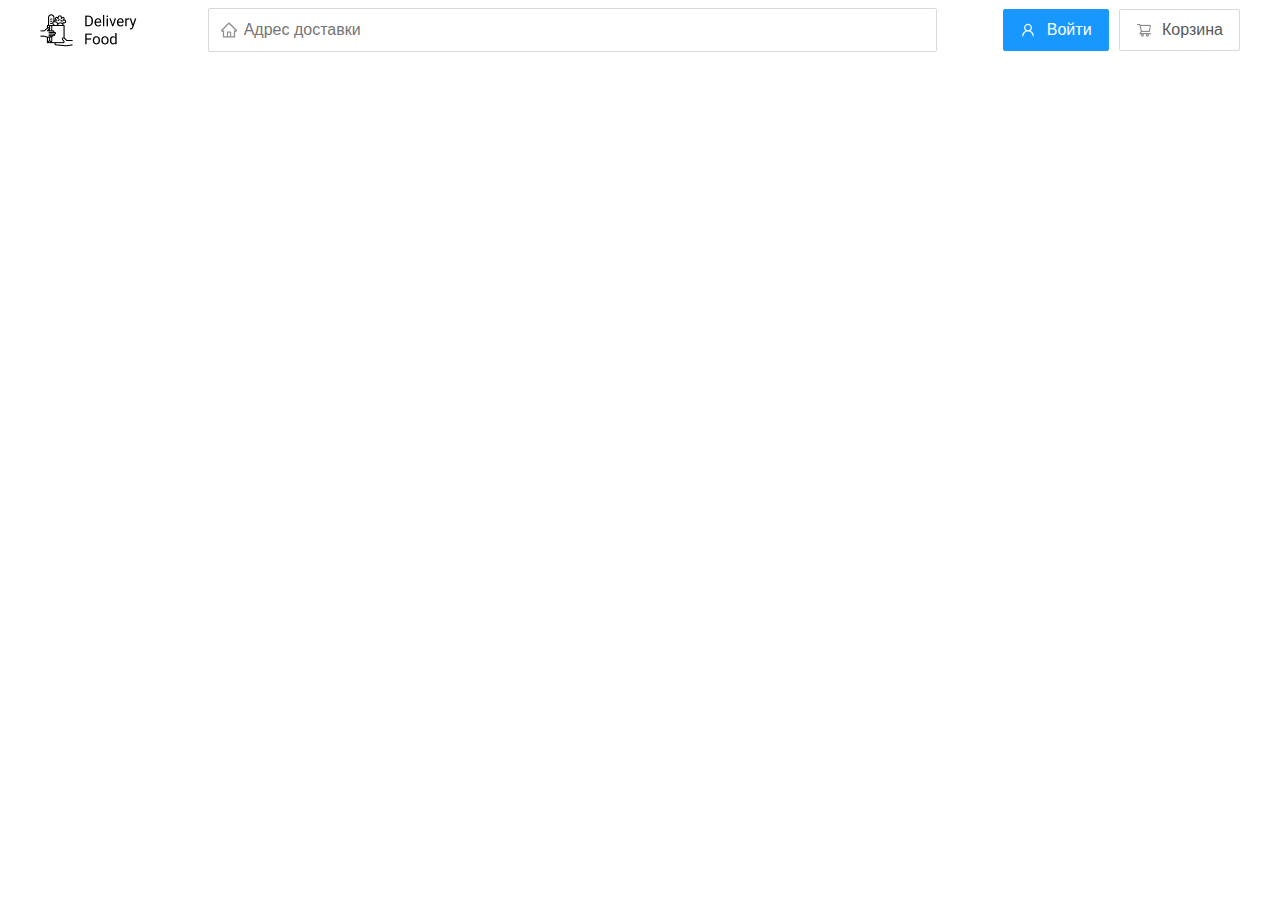
==== index.html @ ac1dfa42 "first commit" ====
<!DOCTYPE html>
<html lang="en">
<head>
    <meta charset="UTF-8">
    <meta name="viewport" content="width=device-width, initial-scale=1.0">
    <meta http-equiv="X-UA-Compatible" content="ie=edge">
    <link rel="stylesheet" href="css/style.css" />
    <title>Document</title>
</head>
<body>
    <div class="container">
        <header class="header">
         <img src="image/logo.png" alt="logo" class="logo">
         <input type="text" class="input search-input" placeholder="Адрес доставки" /> 
         <div class="buttons">
         <button class="button button-primary">
           <img src="image/icon container.svg" alt="user" class="button-icon" />     
            <span class="button-text">Войти</span>
         </button>
            <button class="button">
                <img src="image/korzina.png" alt="shopping cart" class="button-icon">
                <span class="button-text">Корзина</span>
            </button>
            </div>
        </header> 
    </div>
</body>
</html>
---- css/style.css ----
.container{
    max-width: 1200px;
    margin: auto;
}

.header{
    display: flex;
    align-items: center;
    justify-content: space-between;
}
.search-input{
    background: #ffffff;
    border: 1px solid #d9d9d9;
    border-radius: 2px;
    height: 40px;
    width: 690px;
    font-size: 16px;
    line-height: 24px;
    background-image: url(../image/home.png);
    background-repeat: no-repeat;
    background-position: left 11px center;
    padding-left: 35px;
   
}

.buttons{
    display: flex;
    align-items: center;
}
.button{
    padding: 8px 16px;
    background: #ffffff;
    border: 1px solid #d9d9d9;
    box-shadow: 0px 0px 2px rgba(0,0,0,0.0015);
    border-radius: 2px;
    color: #595959;
    font-size: 16px;
    line-height: 24px;
}

.button-primary{
background: #1898ff;
border: 1px solid #1898ff;
color: #fff;
margin-right: 10px;
}

.button-icon{
    margin-right: 6px;
    vertical-align: middle;
}
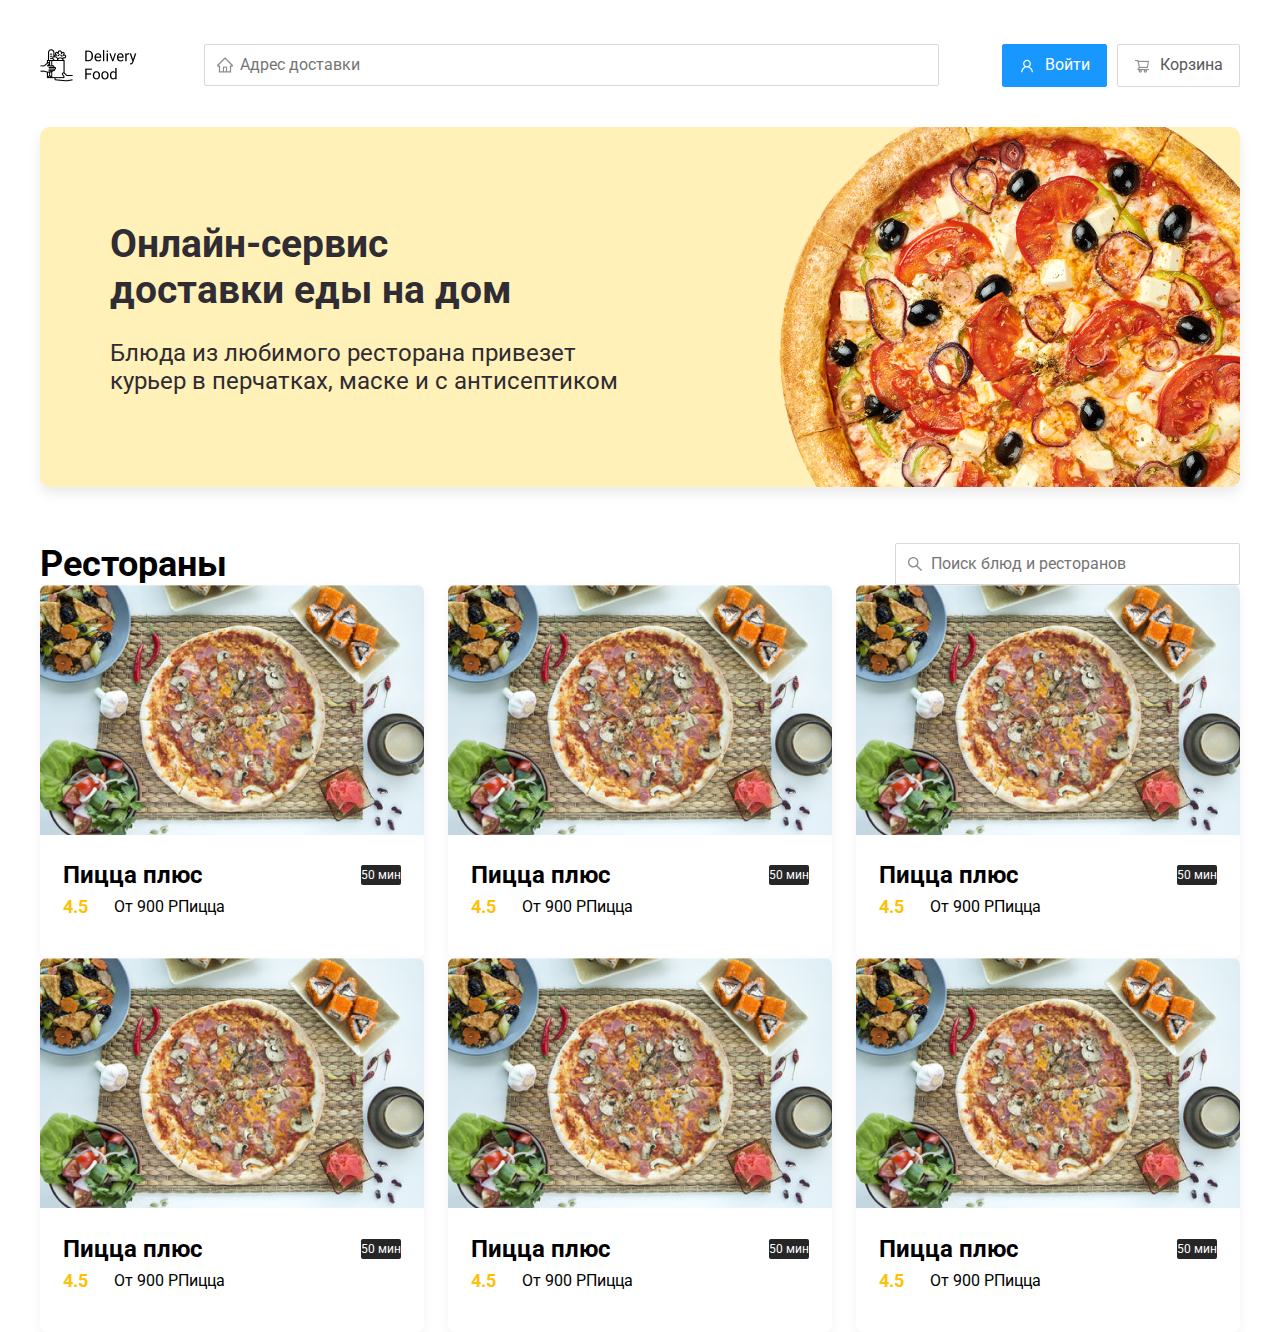
==== commit 23779a11: "part 2" ====
--- a/index.html
+++ b/index.html
@@ -5,13 +5,15 @@
     <meta name="viewport" content="width=device-width, initial-scale=1.0">
     <meta http-equiv="X-UA-Compatible" content="ie=edge">
     <link rel="stylesheet" href="css/style.css" />
+    <link rel="stylesheet" href="css/normalize.css" />
     <title>Document</title>
+    <link href="https://fonts.googleapis.com/css2?family=Roboto:wght@400;700&display=swap&subset=cyrillic" rel="stylesheet" />
 </head>
 <body>
     <div class="container">
         <header class="header">
          <img src="image/logo.png" alt="logo" class="logo">
-         <input type="text" class="input search-input" placeholder="Адрес доставки" /> 
+         <input type="text" class="input input-address" placeholder="Адрес доставки" /> 
          <div class="buttons">
          <button class="button button-primary">
            <img src="image/icon container.svg" alt="user" class="button-icon" />     
@@ -23,6 +25,136 @@
             </button>
             </div>
         </header> 
+        <section class="promo">
+            <h1 class="promo-title">Онлайн-сервис <br />доставки еды на дом</h1>
+             <p class="promo-text">Блюда из любимого ресторана привезет курьер в перчатках, маске и с антисептиком</p>
+        </section>
+
+        <section class="restaurants">
+            <div class="section-heading">
+               <h2 class="section-title">Рестораны</h2>
+               <input type="text" class="input input-search" placeholder="Поиск блюд и ресторанов">
+            </div>
+            <div class="cards">
+                <div class="card">
+                    <img src="image/image.jpg" alt="image" class="card-image" />
+                    <div class="card-text">
+                        <div class="card-heading">
+                            <h3 class="card-title">Пицца плюс</h3>
+                            <span class="card-tag tag">50 мин</span>
+                        </div>
+                        <!-- /.card-heading -->
+                        <div class="card-info">
+                            <div class="rating">4.5</div>
+                            <div class="price">От 900 P</div>
+                            <div class="category">Пицца</div>
+                        </div>
+                        <!-- /.card-info -->
+                    </div>
+                    <!-- /.card-text -->
+                </div>
+                <!-- /.card -->
+                <div class="card">
+                    <img src="image/image.jpg" alt="image" class="card-image" />
+                    <div class="card-text">
+                        <div class="card-heading">
+                            <h3 class="card-title">Пицца плюс</h3>
+                            <span class="card-tag tag">50 мин</span>
+                        </div>
+                        <!-- /.card-heading -->
+                        <div class="card-info">
+                            <div class="rating">4.5</div>
+                            <div class="price">От 900 P</div>
+                            <div class="category">Пицца</div>
+                        </div>
+                        <!-- /.card-info -->
+                    </div>
+                    <!-- /.card-text -->
+                </div>
+                <!-- /.card -->
+
+                <div class="card">
+                    <img src="image/image.jpg" alt="image" class="card-image" />
+                    <div class="card-text">
+                        <div class="card-heading">
+                            <h3 class="card-title">Пицца плюс</h3>
+                            <span class="card-tag tag">50 мин</span>
+                        </div>
+                        <!-- /.card-heading -->
+                        <div class="card-info">
+                            <div class="rating">4.5</div>
+                            <div class="price">От 900 P</div>
+                            <div class="category">Пицца</div>
+                        </div>
+                        <!-- /.card-info -->
+                    </div>
+                    <!-- /.card-text -->
+                </div>
+                <!-- /.card -->
+
+                <div class="card">
+                    <img src="image/image.jpg" alt="image" class="card-image" />
+                    <div class="card-text">
+                        <div class="card-heading">
+                            <h3 class="card-title">Пицца плюс</h3>
+                            <span class="card-tag tag">50 мин</span>
+                        </div>
+                        <!-- /.card-heading -->
+                        <div class="card-info">
+                            <div class="rating">4.5</div>
+                            <div class="price">От 900 P</div>
+                            <div class="category">Пицца</div>
+                        </div>
+                        <!-- /.card-info -->
+                    </div>
+                    <!-- /.card-text -->
+                </div>
+                <!-- /.card -->
+
+
+                <div class="card">
+                    <img src="image/image.jpg" alt="image" class="card-image" />
+                    <div class="card-text">
+                        <div class="card-heading">
+                            <h3 class="card-title">Пицца плюс</h3>
+                            <span class="card-tag tag">50 мин</span>
+                        </div>
+                        <!-- /.card-heading -->
+                        <div class="card-info">
+                            <div class="rating">4.5</div>
+                            <div class="price">От 900 P</div>
+                            <div class="category">Пицца</div>
+                        </div>
+                        <!-- /.card-info -->
+                    </div>
+                    <!-- /.card-text -->
+                </div>
+                <!-- /.card -->
+
+
+                <div class="card">
+                    <img src="image/image.jpg" alt="image" class="card-image" />
+                    <div class="card-text">
+                        <div class="card-heading">
+                            <h3 class="card-title">Пицца плюс</h3>
+                            <span class="card-tag tag">50 мин</span>
+                        </div>
+                        <!-- /.card-heading -->
+                        <div class="card-info">
+                            <div class="rating">4.5</div>
+                            <div class="price">От 900 P</div>
+                            <div class="category">Пицца</div>
+                        </div>
+                        <!-- /.card-info -->
+                    </div>
+                    <!-- /.card-text -->
+                </div>
+                <!-- /.card -->
+
+
+            </div>
+            <!-- /.cards -->
+        </section>
     </div>
 </body>
 </html>--- a/css/style.css
+++ b/css/style.css
@@ -2,27 +2,35 @@
     max-width: 1200px;
     margin: auto;
 }
-
+body{
+    font-family: "Roboto", sans-serif;
+    padding-top: 44px;
+}
 .header{
     display: flex;
     align-items: center;
     justify-content: space-between;
+    margin-bottom: 40px;
 }
-.search-input{
+.input{
     background: #ffffff;
     border: 1px solid #d9d9d9;
     border-radius: 2px;
-    height: 40px;
-    width: 690px;
     font-size: 16px;
     line-height: 24px;
-    background-image: url(../image/home.png);
+    padding: 8px;
+    padding-left: 35px;
     background-repeat: no-repeat;
     background-position: left 11px center;
-    padding-left: 35px;
-   
 }
-
+.input-address{
+    width: 690px;
+    background-image: url(../image/home.png);
+}
+.input-search{
+    background-image: url(../image/Vector.svg);  
+    width: 300px;
+}
 .buttons{
     display: flex;
     align-items: center;
@@ -49,3 +57,93 @@
     margin-right: 6px;
     vertical-align: middle;
 }
+.promo{
+    box-shadow: 0px 7px 12px rgba(158, 158, 163, 0.2);
+    background: #fff1b8 url(..//image/pizza.png) no-repeat  top -40px right -200px / 800px;
+    border-radius: 10px;
+    padding: 68px 70px;
+    margin-bottom: 56px;
+}
+.promo-text{
+    max-width: 538px;
+    font-style: normal;
+    font-weight: normal;
+    font-size: 24px;
+    line-height: 28px;
+    color: #302c34;
+}
+.promo-title{
+    font-style: normal;
+    font-weight: bold;
+    font-size: 39px;
+    line-height: 46px;
+    color: #302c34;
+}
+.section-heading{
+    display: flex;
+    align-items: center;
+    justify-content: space-between;
+}
+.section-title{
+    font-style: normal;
+    font-weight: bold;
+    font-size: 36px;
+    line-height: 42px;
+    color: #000000;
+    margin: 0px;  
+}
+.cards{
+    display: flex;
+    flex-wrap: wrap;
+    justify-content: space-between;
+    align-items: flex-start;
+}
+.card{
+    background: #ffffff;
+    box-shadow: 0px 4px 12px rgba(0,0,0,0.05);
+    border-radius: 7px;
+    overflow: hidden;
+}
+.card-image{
+    width: 384px;
+    height: 250px;
+    object-fit: cover;
+}
+.card-text{
+    padding-top: 20px;
+    padding-bottom: 35px;
+    padding-right: 23px;
+    padding-left: 23px;
+}
+.card-heading{
+    display: flex;
+    align-items: center;
+    justify-content: space-between;
+}
+.card-title{
+    margin: 0;
+font-style: normal;
+font-weight: bold;
+font-size: 24px;
+line-height: 32px;
+}
+.card-tag{
+    font-style: normal;
+    font-weight: normal;
+    font-size: 12px;
+    line-height: 20px;
+    color: #ffffff;
+    background: #262626;
+    border-radius: 2px;
+}
+.card-info{
+    display: flex;
+    align-items: center;
+}
+.rating{
+    margin-right: 26px;
+    color: #FFC107;
+    font-weight: bold;
+    font-size: 18px;
+    line-height: 32px;
+}
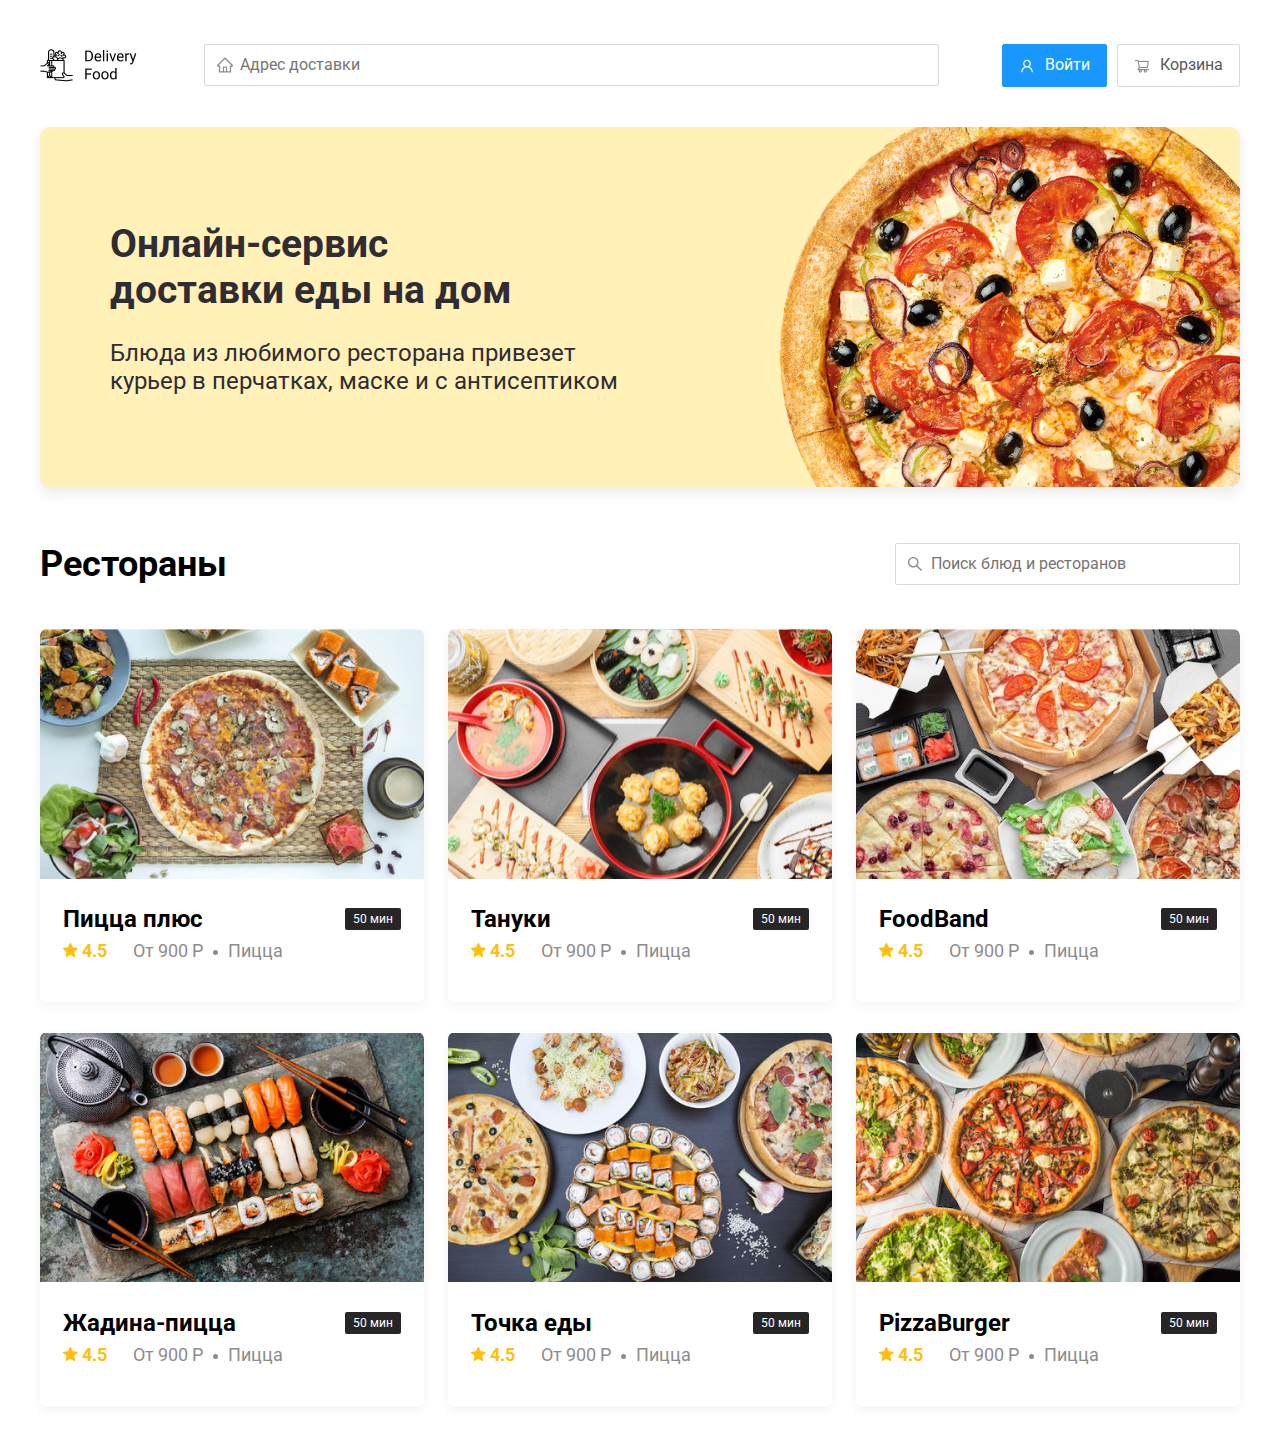
==== commit 7665066e: "second repoz" ====
--- a/index.html
+++ b/index.html
@@ -45,7 +45,9 @@
                         </div>
                         <!-- /.card-heading -->
                         <div class="card-info">
-                            <div class="rating">4.5</div>
+                            <div class="rating"> 
+                                 <img src="image/Vector.svg" alt="star" class="rating-star" />
+                                 4.5</div>
                             <div class="price">От 900 P</div>
                             <div class="category">Пицца</div>
                         </div>
@@ -55,15 +57,17 @@
                 </div>
                 <!-- /.card -->
                 <div class="card">
-                    <img src="image/image.jpg" alt="image" class="card-image" />
+                    <img src="image/image (5).svg" alt="image" class="card-image" />
                     <div class="card-text">
                         <div class="card-heading">
-                            <h3 class="card-title">Пицца плюс</h3>
+                            <h3 class="card-title">Тануки</h3>
                             <span class="card-tag tag">50 мин</span>
                         </div>
                         <!-- /.card-heading -->
                         <div class="card-info">
-                            <div class="rating">4.5</div>
+                            <div class="rating">  
+                                <img src="image/Vector.svg" alt="star" class="rating-star" />
+                                4.5</div>
                             <div class="price">От 900 P</div>
                             <div class="category">Пицца</div>
                         </div>
@@ -74,15 +78,17 @@
                 <!-- /.card -->
 
                 <div class="card">
-                    <img src="image/image.jpg" alt="image" class="card-image" />
+                    <img src="image/image (1).jpg" alt="image" class="card-image" />
                     <div class="card-text">
                         <div class="card-heading">
-                            <h3 class="card-title">Пицца плюс</h3>
+                            <h3 class="card-title">FoodBand</h3>
                             <span class="card-tag tag">50 мин</span>
                         </div>
                         <!-- /.card-heading -->
                         <div class="card-info">
-                            <div class="rating">4.5</div>
+                            <div class="rating">  
+                                <img src="image/Vector.svg" alt="star" class="rating-star" />
+                                4.5</div>
                             <div class="price">От 900 P</div>
                             <div class="category">Пицца</div>
                         </div>
@@ -93,15 +99,17 @@
                 <!-- /.card -->
 
                 <div class="card">
-                    <img src="image/image.jpg" alt="image" class="card-image" />
+                    <img src="image/image (2).jpg" alt="image" class="card-image" />
                     <div class="card-text">
                         <div class="card-heading">
-                            <h3 class="card-title">Пицца плюс</h3>
+                            <h3 class="card-title">Жадина-пицца</h3>
                             <span class="card-tag tag">50 мин</span>
                         </div>
                         <!-- /.card-heading -->
                         <div class="card-info">
-                            <div class="rating">4.5</div>
+                            <div class="rating">  
+                                <img src="image/Vector.svg" alt="star" class="rating-star" />
+                                4.5</div>
                             <div class="price">От 900 P</div>
                             <div class="category">Пицца</div>
                         </div>
@@ -113,15 +121,17 @@
 
 
                 <div class="card">
-                    <img src="image/image.jpg" alt="image" class="card-image" />
+                    <img src="image/image (3).jpg" alt="image" class="card-image" />
                     <div class="card-text">
                         <div class="card-heading">
-                            <h3 class="card-title">Пицца плюс</h3>
+                            <h3 class="card-title">Точка еды</h3>
                             <span class="card-tag tag">50 мин</span>
                         </div>
                         <!-- /.card-heading -->
                         <div class="card-info">
-                            <div class="rating">4.5</div>
+                            <div class="rating">  
+                                <img src="image/Vector.svg" alt="star" class="rating-star" />
+                                4.5</div>
                             <div class="price">От 900 P</div>
                             <div class="category">Пицца</div>
                         </div>
@@ -133,15 +143,17 @@
 
 
                 <div class="card">
-                    <img src="image/image.jpg" alt="image" class="card-image" />
+                    <img src="image/image (4).jpg" alt="image" class="card-image" />
                     <div class="card-text">
                         <div class="card-heading">
-                            <h3 class="card-title">Пицца плюс</h3>
+                            <h3 class="card-title">PizzaBurger</h3>
                             <span class="card-tag tag">50 мин</span>
                         </div>
                         <!-- /.card-heading -->
                         <div class="card-info">
-                            <div class="rating">4.5</div>
+                            <div class="rating">  
+                                <img src="image/Vector.svg" alt="star" class="rating-star" />
+                                4.5</div>
                             <div class="price">От 900 P</div>
                             <div class="category">Пицца</div>
                         </div>
--- a/css/style.css
+++ b/css/style.css
@@ -28,7 +28,7 @@
     background-image: url(../image/home.png);
 }
 .input-search{
-    background-image: url(../image/Vector.svg);  
+    background-image: url(../image/poisk.svg);  
     width: 300px;
 }
 .buttons{
@@ -83,6 +83,7 @@
     display: flex;
     align-items: center;
     justify-content: space-between;
+    margin-bottom: 44px;
 }
 .section-title{
     font-style: normal;
@@ -103,6 +104,7 @@
     box-shadow: 0px 4px 12px rgba(0,0,0,0.05);
     border-radius: 7px;
     overflow: hidden;
+    margin-bottom: 30px;
 }
 .card-image{
     width: 384px;
@@ -135,6 +137,10 @@
     color: #ffffff;
     background: #262626;
     border-radius: 2px;
+    padding-left: 8px;
+    padding-right: 8px;
+    padding-top: 1px;
+    padding-bottom: 1px;
 }
 .card-info{
     display: flex;
@@ -147,3 +153,23 @@
     font-size: 18px;
     line-height: 32px;
 }
+.price,
+.category{
+     color: #8C8C8C;
+     font-size: 18px;
+line-height: 32px;
+}
+.price{
+    margin-right: 10px;
+}
+.price:after{
+    content: "";
+    width: 5px;
+    height: 5px;
+    background-color: #8C8C8C;
+    display: inline-block;
+    vertical-align: middle;
+    border-radius: 50%;
+    margin-left: 10px;
+
+}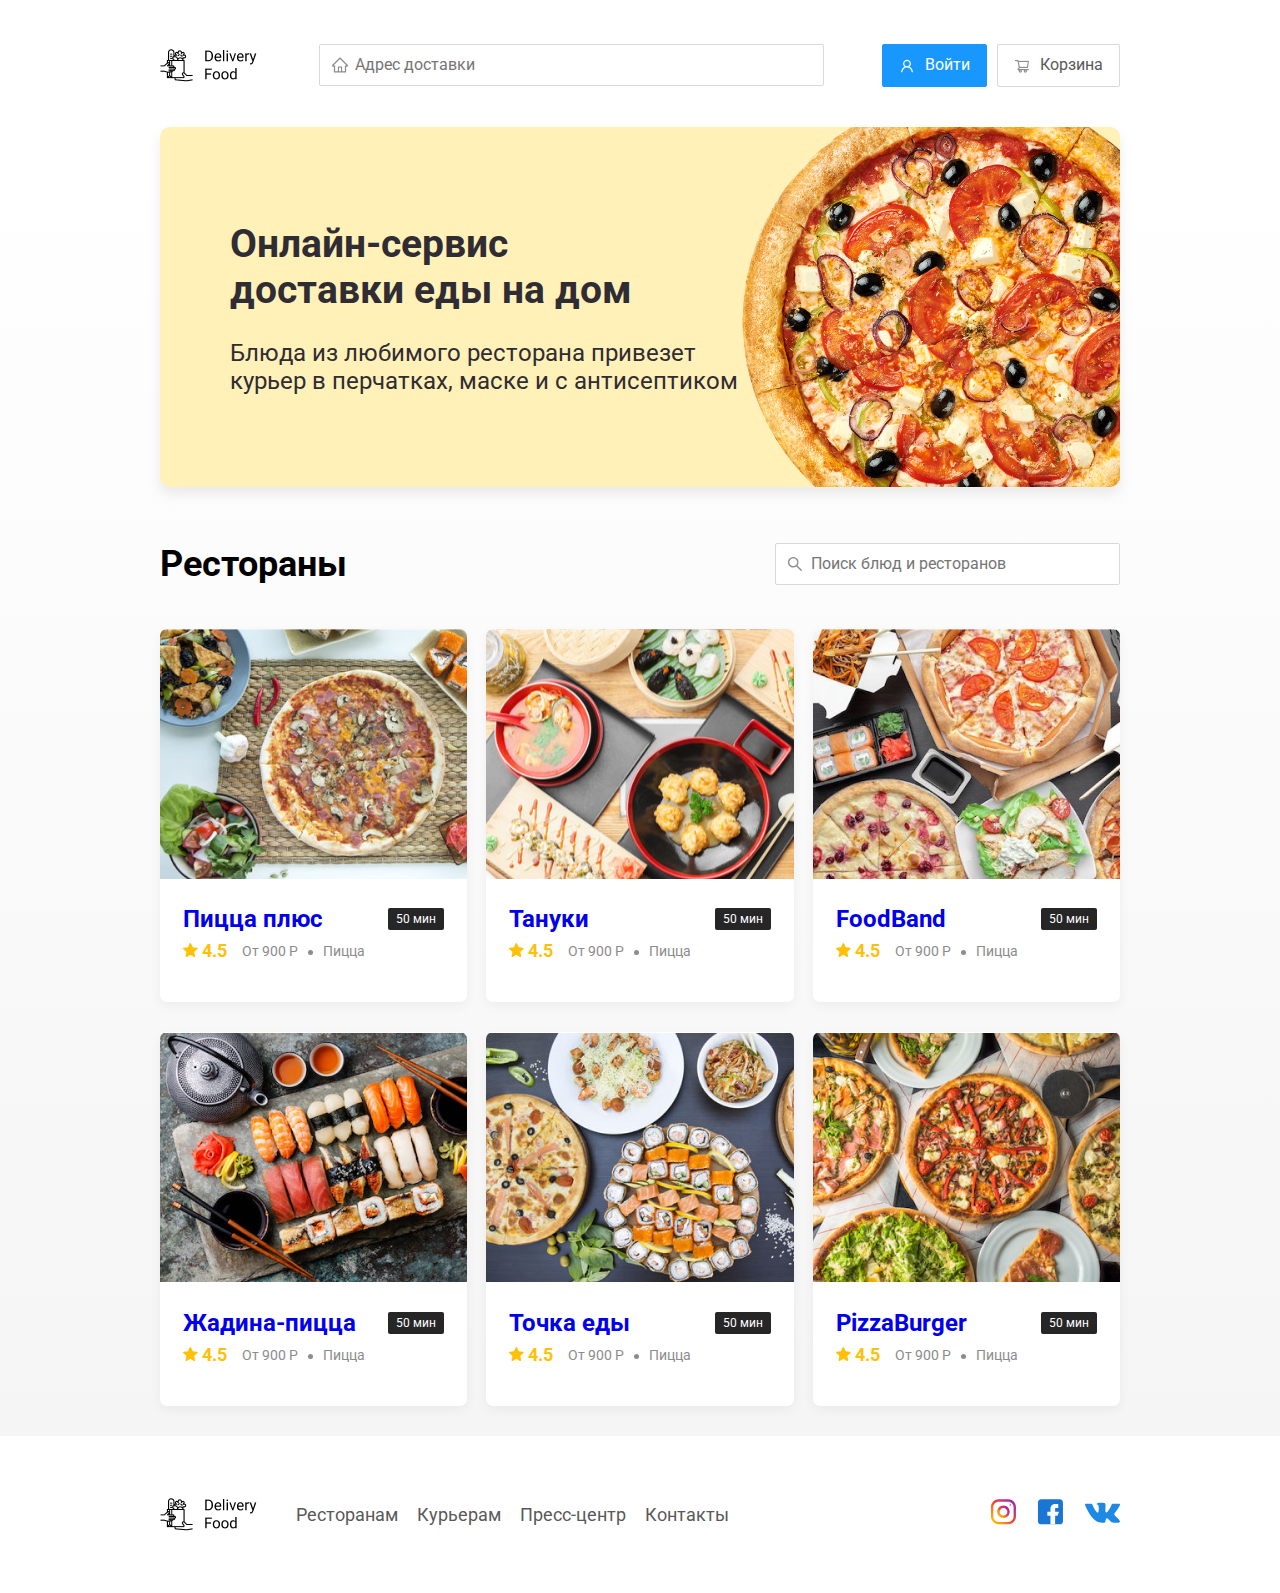
==== commit 922bbf2f: "Adaptacia" ====
--- a/index.html
+++ b/index.html
@@ -25,6 +25,10 @@
             </button>
             </div>
         </header> 
+    </div>
+
+<main class="main">
+    <div class="container">
         <section class="promo">
             <h1 class="promo-title">Онлайн-сервис <br />доставки еды на дом</h1>
              <p class="promo-text">Блюда из любимого ресторана привезет курьер в перчатках, маске и с антисептиком</p>
@@ -36,7 +40,7 @@
                <input type="text" class="input input-search" placeholder="Поиск блюд и ресторанов">
             </div>
             <div class="cards">
-                <div class="card">
+                <a href="restaurant.html" class="card">
                     <img src="image/image.jpg" alt="image" class="card-image" />
                     <div class="card-text">
                         <div class="card-heading">
@@ -54,9 +58,9 @@
                         <!-- /.card-info -->
                     </div>
                     <!-- /.card-text -->
-                </div>
+                </a>
                 <!-- /.card -->
-                <div class="card">
+                <a href="restaurant.html" class="card">
                     <img src="image/image (5).svg" alt="image" class="card-image" />
                     <div class="card-text">
                         <div class="card-heading">
@@ -74,10 +78,10 @@
                         <!-- /.card-info -->
                     </div>
                     <!-- /.card-text -->
-                </div>
+                </a>
                 <!-- /.card -->
 
-                <div class="card">
+                <a href="restaurant.html" class="card">
                     <img src="image/image (1).jpg" alt="image" class="card-image" />
                     <div class="card-text">
                         <div class="card-heading">
@@ -95,10 +99,10 @@
                         <!-- /.card-info -->
                     </div>
                     <!-- /.card-text -->
-                </div>
+                </a>
                 <!-- /.card -->
 
-                <div class="card">
+                <a href="restaurant.html" class="card">
                     <img src="image/image (2).jpg" alt="image" class="card-image" />
                     <div class="card-text">
                         <div class="card-heading">
@@ -116,11 +120,11 @@
                         <!-- /.card-info -->
                     </div>
                     <!-- /.card-text -->
-                </div>
+                </a>
                 <!-- /.card -->
 
 
-                <div class="card">
+                <a href="restaurant.html" class="card">
                     <img src="image/image (3).jpg" alt="image" class="card-image" />
                     <div class="card-text">
                         <div class="card-heading">
@@ -138,11 +142,11 @@
                         <!-- /.card-info -->
                     </div>
                     <!-- /.card-text -->
-                </div>
+                </a>
                 <!-- /.card -->
 
 
-                <div class="card">
+                <a href="restaurant.html" class="card">
                     <img src="image/image (4).jpg" alt="image" class="card-image" />
                     <div class="card-text">
                         <div class="card-heading">
@@ -160,7 +164,7 @@
                         <!-- /.card-info -->
                     </div>
                     <!-- /.card-text -->
-                </div>
+                </a>
                 <!-- /.card -->
 
 
@@ -168,5 +172,27 @@
             <!-- /.cards -->
         </section>
     </div>
+    <!-- /.container -->
+</main>
+
+<footer class="footer">
+    <div class="container">
+        <div class="footer-block">
+            <img src="image/logo.png" alt="logo" class="logo footer-logo">
+            <nav class="footer-nav">
+                <a href="#" class="footer-link">Ресторанам</a>
+                <a href="#" class="footer-link">Курьерам</a>
+                <a href="#" class="footer-link"> Пресс-центр</a>
+                <a href="#" class="footer-link"> Контакты</a>
+            </nav>
+            <div class="social-links">
+                <a href="#" class="social-link"><img src="image/instagram.svg" alt=""></a>
+                <a href="#" class="social-link"><img src="image/facebook.svg" alt=""></a>
+                <a href="#" class="social-link"><img src="image/vk.svg" alt=""></a>
+            </div>
+        </div>
+    </div>
+</footer>
+
 </body>
 </html>--- a/css/style.css
+++ b/css/style.css
@@ -24,12 +24,13 @@
     background-position: left 11px center;
 }
 .input-address{
-    width: 690px;
+    flex: 0.8;
     background-image: url(../image/home.png);
 }
 .input-search{
     background-image: url(../image/poisk.svg);  
     width: 300px;
+    margin-left: auto;
 }
 .buttons{
     display: flex;
@@ -57,6 +58,9 @@
     margin-right: 6px;
     vertical-align: middle;
 }
+.button-card-text{
+    margin-right: 10px;
+}
 .promo{
     box-shadow: 0px 7px 12px rgba(158, 158, 163, 0.2);
     background: #fff1b8 url(..//image/pizza.png) no-repeat  top -40px right -200px / 800px;
@@ -82,7 +86,6 @@
 .section-heading{
     display: flex;
     align-items: center;
-    justify-content: space-between;
     margin-bottom: 44px;
 }
 .section-title{
@@ -92,6 +95,7 @@
     line-height: 42px;
     color: #000000;
     margin: 0px;  
+    margin-right: 30px;
 }
 .cards{
     display: flex;
@@ -105,6 +109,8 @@
     border-radius: 7px;
     overflow: hidden;
     margin-bottom: 30px;
+    flex-basis: 32%;
+    text-decoration: none;
 }
 .card-image{
     width: 384px;
@@ -128,6 +134,9 @@
 font-weight: bold;
 font-size: 24px;
 line-height: 32px;
+}
+.card-title-reg{
+  font-weight: 400;  
 }
 .card-tag{
     font-style: normal;
@@ -145,6 +154,18 @@
 .card-info{
     display: flex;
     align-items: center;
+    flex-wrap: wrap;
+}
+.card-price-bold{
+font-weight: bold;
+font-size: 20px;
+line-height: 32px;
+margin-left: 32px;
+}
+.card-buttons{
+    display: flex;
+    align-items: center;
+    margin-top: 24px;
 }
 .rating{
     margin-right: 26px;
@@ -161,6 +182,18 @@
 }
 .price{
     margin-right: 10px;
+}
+.ingredients{
+    color: #8C8C8C;
+     font-size: 18px;
+     line-height: 21px;
+     margin-top: 10px;
+}
+.category{
+    text-overflow: ellipsis;
+    overflow: hidden;
+    white-space: nowrap;
+    max-width: 140px;
 }
 .price:after{
     content: "";
@@ -171,5 +204,180 @@
     vertical-align: middle;
     border-radius: 50%;
     margin-left: 10px;
+}
+.main{
+    background: linear-gradient(180deg, rgba(245, 245, 245, 0) 1.04%, #F5F5F5 100%);
+}
+.footer{
+    padding: 60px 0;
+}
+.footer-block{
+    display: flex;
+    align-items: center;
+    justify-content: space-between;
+}
+.footer-nav{
+    margin-right: auto;
+    margin-left: 35px;
+}
+.footer-link{
+    display: inline-block;
+    color: #595959;
+    font-style: normal;
+font-weight: normal;
+font-size: 18px;
+line-height: 21px;
+    text-decoration: none;
+}
+.footer-link:not(:last-child){
+    margin-right: 15px;
+}
+.social-links{
+    display: flex;
+    align-items: center;
+}
+.social-link:not(:last-child){
+    margin-right: 21px;
+}
 
+@media (max-width: 1360px){
+   .container{
+       max-width: 960px;
+   }
+   .promo{
+       background-size: 700px;
+   }
+   .rating{
+       margin-right: 15px;
+   }
+   .category, .price{
+       font-size: 14px;
+   }
+}
+@media (max-width: 992px){
+    .container{
+        max-width: 750px;
+    }
+    .promo{
+        padding: 50px;
+        background-size: 500px;
+        background-position: center right -200px;
+    }
+    .promo-text{
+        font-size: 18px;
+        max-width: 400px;
+    }
+    .card{
+        flex-basis: 49%;
+    }
+    .footer-link{
+        font-size: 16px;
+    }
+}
+@media(max-width: 768px){
+    .container{
+        max-width: 560px;
+    }
+    .card-info{
+        flex-wrap: wrap;
+    }
+    .card.rating{
+        flex-basis: 100%;
+    }
+    .card-title{
+        font-size: 18px;
+    }
+    .promo{
+        background-size: 400px;
+        background-position: bottom 50px right -200px;
+    }
+    .promo-title{
+      font-size: 24px;
+      line-height: 1.4;  
+    }
+    .promo-text{
+        margin-bottom: 0;
+    }
+}
+@media(max-width: 578px){
+    .container{
+        width: 90%;
+    }
+    .header{
+        flex-wrap: wrap;
+    }
+    .input-address{
+        order: 5;
+        margin-top: 15px;
+        flex: 1;
+    }
+    .promo{
+        background-image: none;
+    }
+    .promo-title{
+        margin-bottom: 10px;
+    }
+    .section-title{
+        font-size: 20px;
+    }
+    .card{
+        flex-basis: 100%;
+    }
+    .card-image{
+        width: 100%;
+    }
+    .footer{
+        padding: 30px 0;
+    }
+    .footer-block{
+        align-items: flex-start;
+    }
+    .footer-nav{
+        margin-left: 0;
+        margin-right: 0;
+        order: 0;
+        display: flex;
+        flex-direction: column;
+    }
+    .footer-logo{
+        margin-right: 15px;
+        order: 1;
+    }
+    .social-links{
+        order: 2;
+    }
+}
+@media(max-width: 480px){
+    .button-text{
+        display: none;
+    }
+    .button-icon{
+        margin: 0;
+    }
+    .button{
+        min-height: 40px;
+    }
+    .promo{
+        padding: 20px;
+    }
+    .section-heading{
+        flex-wrap: wrap;
+    }
+    .footer-block{
+        flex-wrap: wrap;
+        flex-direction: column;
+        align-items: center;
+    }
+    .footer-logo{
+        order: 0;
+        margin-bottom: 20px;
+    }
+    .footer-nav{
+        margin-bottom: 20px;
+        text-align: center;
+    }
+    .footer-link:not(:last-child){
+        margin-right: 0;
+
+    }
 }